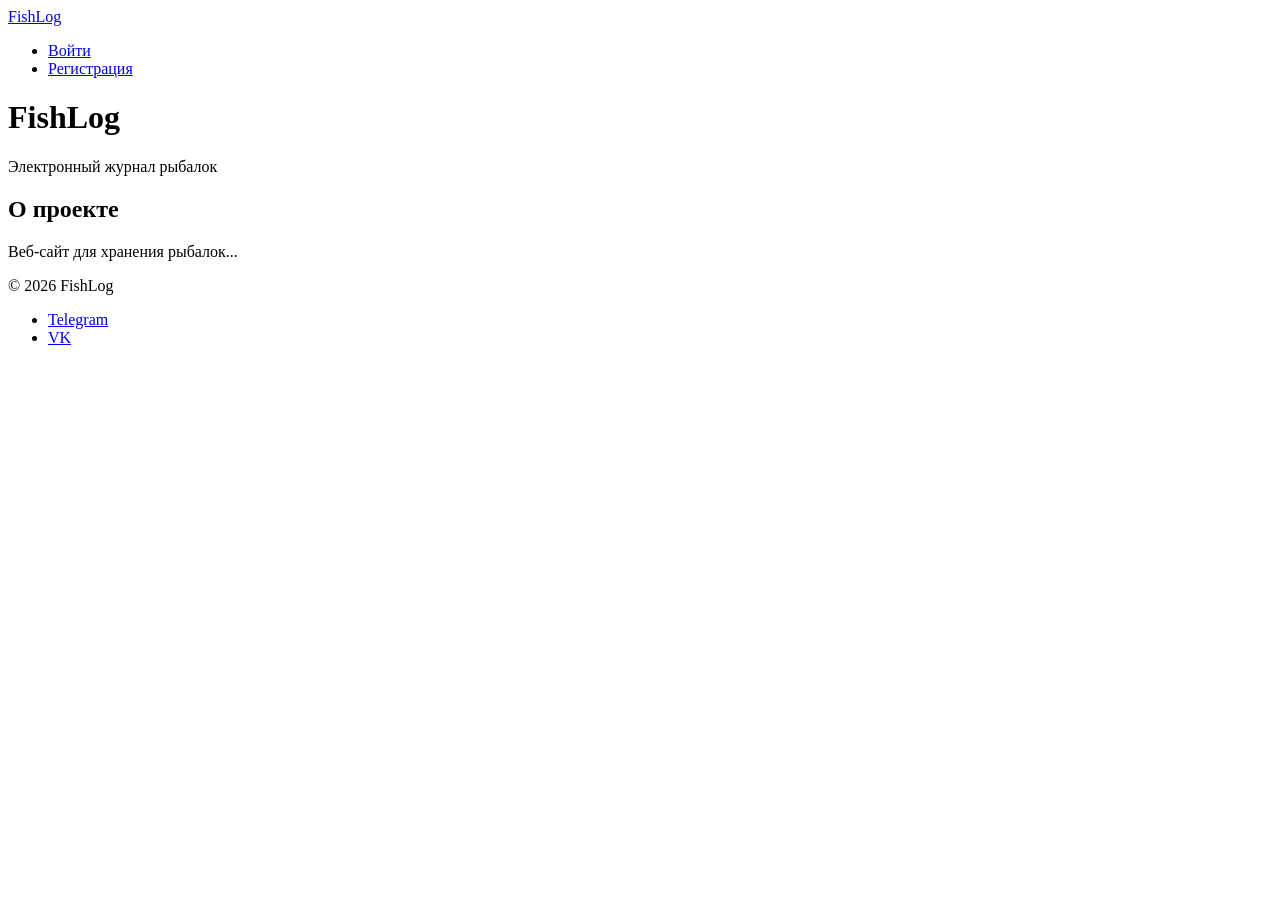
==== templates/index.html @ 8388050b "Добавлены базовые макеты веб-сервиса" ====
<!DOCTYPE html>
<html lang="ru">
<head>
    <meta charset="UTF-8">
    <meta name="viewport" content="width=device-width, initial-scale=1.0">
    <title>FishLog - электронный журнал рыбалок</title>
</head>
<body>
    <header>
        <a href="index.html">FishLog</a>
        <nav>
            <ul>
                <li><a href="login.html">Войти</a></li>
                <li><a href="register.html">Регистрация</a></li>
            </ul>
        </nav>
    </header>

    <main>
        <h1>FishLog</h1>
        <p>Электронный журнал рыбалок</p>

        <section>
            <h2>О проекте</h2>
            <p>Веб-сайт для хранения рыбалок...</p>
        </section>
    </main>

    <footer>
        <p>© 2026 FishLog</p>
        <nav>
            <ul>
                <li>
                    <a href="#">Telegram</a>
                </li>
                <li>
                    <a href="#">VK</a>
                </li>
            </ul>
        </nav>
    </footer>

</body>
</html>
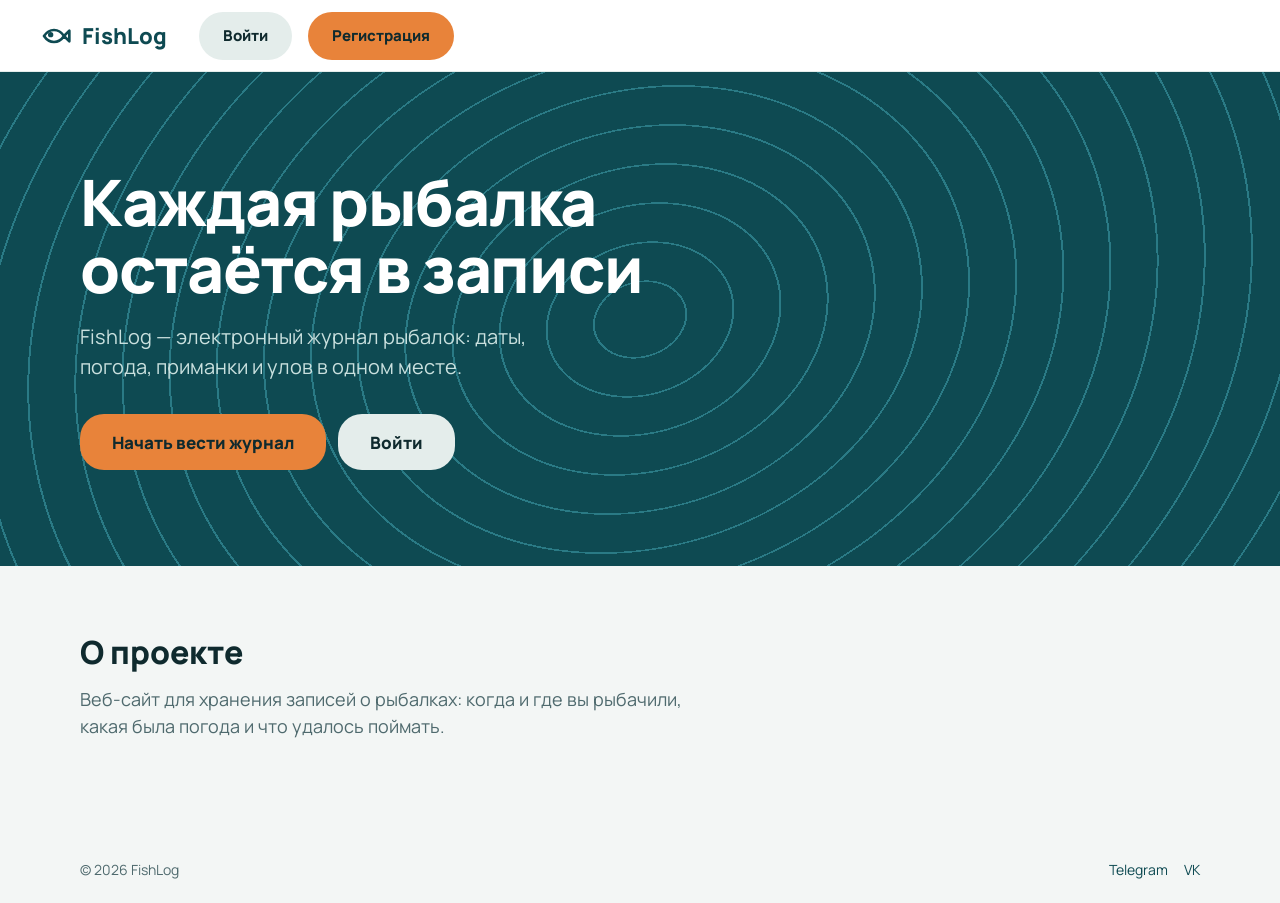
==== commit 1beaaee7: "Доделаны html страницы, внесены правки, добавлены css файлы и первые скрипты" ====
--- a/templates/index.html
+++ b/templates/index.html
@@ -3,42 +3,57 @@
 <head>
     <meta charset="UTF-8">
     <meta name="viewport" content="width=device-width, initial-scale=1.0">
+    <link rel="stylesheet" href="/style/base.css">
+    <link rel="stylesheet" href="/style/app.css">
+    <link rel="stylesheet" href="/style/home.css">
+    <link rel="preconnect" href="https://fonts.googleapis.com">
+    <link rel="preconnect" href="https://fonts.gstatic.com" crossorigin>
+    <link href="https://fonts.googleapis.com/css2?family=Manrope:wght@200..800&display=swap" rel="stylesheet">
     <title>FishLog - электронный журнал рыбалок</title>
 </head>
 <body>
-    <header>
-        <a href="index.html">FishLog</a>
-        <nav>
-            <ul>
-                <li><a href="login.html">Войти</a></li>
-                <li><a href="register.html">Регистрация</a></li>
-            </ul>
-        </nav>
+    <header class="topbar">
+        <a class="logo" href="index.html">
+            <svg width="32" height="32" viewBox="0 0 24 24" fill="none" stroke="currentColor"
+                stroke-width="2" stroke-linecap="round" stroke-linejoin="round" aria-hidden="true">
+                <path d="M3 12c4-6 11-6 15 0-4 6-11 6-15 0zM18 12l4-4v8z" />
+                <circle cx="8" cy="11" r="1" />
+            </svg>
+            FishLog
+        </a>
+
+        <div class="topbar__side">
+            <a class="btn btn--ghost" href="login.html">Войти</a>
+            <a class="btn" href="register.html">Регистрация</a>
+        </div>
     </header>
 
-    <main>
-        <h1>FishLog</h1>
-        <p>Электронный журнал рыбалок</p>
+    <main class="home">
+        <section class="hero">
+            <div class="hero__inner">
+                <h1>Каждая рыбалка остаётся в записи</h1>
+                <p>FishLog — электронный журнал рыбалок: даты, погода, приманки и улов в одном месте.</p>
+                <div class="hero__actions">
+                    <a class="btn" href="register.html">Начать вести журнал</a>
+                    <a class="btn btn--ghost" href="login.html">Войти</a>
+                </div>
+            </div>
+        </section>
 
-        <section>
-            <h2>О проекте</h2>
-            <p>Веб-сайт для хранения рыбалок...</p>
+        <section class="about" aria-labelledby="about-title">
+            <h2 id="about-title">О проекте</h2>
+            <p class="about__lead">Веб-сайт для хранения записей о рыбалках: когда и где вы рыбачили, какая была погода и что удалось поймать.</p>
         </section>
     </main>
 
-    <footer>
+    <footer class="site-footer">
         <p>© 2026 FishLog</p>
-        <nav>
+        <nav aria-label="Соцсети">
             <ul>
-                <li>
-                    <a href="#">Telegram</a>
-                </li>
-                <li>
-                    <a href="#">VK</a>
-                </li>
+                <li><a href="#">Telegram</a></li>
+                <li><a href="#">VK</a></li>
             </ul>
         </nav>
     </footer>
-
 </body>
 </html>
--- a/style/base.css
+++ b/style/base.css
@@ -0,0 +1,72 @@
+:root {
+    --ink: #0F2A2E;
+    --teal: #0E4A52;
+    --teal-soft: #2A7A85;
+    --accent: #E8833A;
+    --accent-hover: #D4732F;
+    --muted: #4F6A6E;
+    --bg: #F3F6F5;
+    --chip: #E4EDEB;
+    --line: #9DB3B0;
+    --on-teal: #C9E0DE;
+    --danger: #B3261E;
+}
+
+* {
+    box-sizing: border-box;
+    margin: 0;
+    padding: 0;
+    font-family: Manrope, sans-serif;
+}
+
+body {
+    background-color: var(--bg);
+    color: var(--ink);
+}
+
+a {
+    color: var(--teal);
+}
+
+.logo {
+    display: inline-flex;
+    align-items: center;
+    gap: 10px;
+    font-size: 22px;
+    font-weight: 800;
+    text-decoration: none;
+}
+
+input[type="text"],
+input[type="email"],
+input[type="password"] {
+    width: 100%;
+    height: 52px;
+    padding: 0 16px;
+    border: 1px solid var(--line);
+    border-radius: 14px;
+    background: white;
+    font-size: 16px;
+}
+
+button[type="submit"] {
+    height: 56px;
+    border: 0;
+    border-radius: 28px;
+    background: var(--accent);
+    color: var(--ink);
+    font-size: 17px;
+    font-weight: 800;
+    cursor: pointer;
+}
+
+button[type="submit"]:hover {
+    background: var(--accent-hover);
+}
+
+input:focus-visible,
+button:focus-visible,
+a:focus-visible {
+    outline: 3px solid var(--accent);
+    outline-offset: 2px;
+}
--- a/style/app.css
+++ b/style/app.css
@@ -0,0 +1,211 @@
+ul { 
+    list-style: none; 
+}
+
+body {
+    min-height: 100vh;
+    display: flex;
+    flex-direction: column;
+}
+
+.page {
+    flex: 1;
+    width: 100%;
+    max-width: 1200px;
+    margin: 0 auto;
+    padding: 40px;
+}
+
+.page__eyebrow {
+    display: block;
+    margin-bottom: 8px;
+    font-size: 12px;
+    font-weight: 600;
+    letter-spacing: .04em;
+    text-transform: uppercase;
+    color: var(--muted);
+}
+
+.page h1 {
+    margin-bottom: 18px;
+    font-size: 40px;
+    font-weight: 800;
+    line-height: 1.1;
+}
+
+.btn {
+    display: inline-flex;
+    align-items: center;
+    justify-content: center;
+    height: 48px;
+    padding: 0 24px;
+    border: 0;
+    border-radius: 24px;
+    background: var(--accent);
+    color: var(--ink);
+    font-size: 15px;
+    font-weight: 800;
+    text-decoration: none;
+    cursor: pointer;
+}
+
+.btn:hover { 
+    background: var(--accent-hover); 
+}
+
+.btn--ghost {
+    background: var(--chip);
+    color: var(--ink);
+}
+
+.btn--ghost:hover { 
+    background: var(--line); 
+}
+
+.btn--small {
+    height: 36px;
+    padding: 0 16px;
+    font-size: 14px;
+}
+
+.btn--danger {
+    background: transparent;
+    color: var(--danger);
+    box-shadow: inset 0 0 0 1.5px var(--danger);
+}
+
+.avatar {
+    display: flex;
+    align-items: center;
+    justify-content: center;
+    width: 44px;
+    height: 44px;
+    border-radius: 50%;
+    background: var(--teal);
+    color: white;
+    font-weight: 800;
+    text-decoration: none;
+}
+
+.topbar {
+    position: sticky;
+    top: 0;
+    z-index: 10;
+    display: flex;
+    align-items: center;
+    gap: 32px;
+    height: 72px;
+    padding: 0 40px;
+    background: white;
+    border-bottom: 1px solid var(--chip);
+}
+
+.topnav { 
+    margin-right: auto; 
+}
+.topnav ul { 
+    display: flex; 
+    gap: 32px; 
+}
+
+.topnav a {
+    display: inline-block;
+    padding: 24px 0 22px;
+    border-bottom: 2px solid transparent;
+    color: var(--muted);
+    font-weight: 600;
+    text-decoration: none;
+}
+
+.topnav a.active {
+    color: var(--teal);
+    border-bottom-color: var(--accent);
+}
+
+.topbar__side {
+    display: flex;
+    align-items: center;
+    gap: 16px;
+}
+
+.site-footer {
+    display: flex;
+    justify-content: space-between;
+    width: 100%;
+    max-width: 1200px;
+    margin: 0 auto;
+    padding: 24px 40px;
+    color: var(--muted);
+    font-size: 14px;
+}
+
+.site-footer ul { 
+    display: flex; 
+    gap: 16px; }
+.site-footer a { 
+    text-decoration: none; 
+}
+.site-footer a:hover { 
+    text-decoration: underline; 
+}
+
+.empty {
+    display: flex;
+    flex-direction: column;
+    align-items: center;
+    gap: 16px;
+    padding: 64px 0;
+    text-align: center;
+}
+
+.empty__icon {
+    display: flex;
+    align-items: center;
+    justify-content: center;
+    width: 96px;
+    height: 96px;
+    border-radius: 50%;
+    background: var(--chip);
+    color: var(--teal);
+}
+
+.empty h1 { 
+    margin-bottom: 0; font-size: 32px; 
+}
+
+.empty p { 
+    max-width: 420px; 
+    color: var(--muted); 
+}
+
+@media (max-width: 860px) {
+    .topbar {
+        padding: 0 20px;
+        gap: 16px;
+    }
+
+    .topnav { 
+        display: none; 
+    }
+
+    .topbar__side { 
+        margin-left: auto; 
+    }
+
+    .btn {
+        height: 44px;
+        padding: 0 18px;
+    }
+
+    .page { 
+        padding: 24px 20px; 
+    }
+
+    .page h1 { 
+        font-size: 32px; 
+    }
+
+    .site-footer { 
+        padding: 24px 20px; 
+    }
+}
--- a/style/home.css
+++ b/style/home.css
@@ -0,0 +1,94 @@
+.home { 
+    flex: 1; 
+}
+
+.hero {
+    position: relative;
+    isolation: isolate;
+    overflow: hidden;
+    background: var(--teal);
+    color: white;
+}
+
+.hero::before {
+    content: "";
+    position: absolute;
+    inset: -50%;
+    z-index: -1;
+    background: repeating-radial-gradient(
+        ellipse 48px 38px at 50% 50%,
+        transparent 0 46px,
+        var(--teal-soft) 46px 48px
+    );
+    transform: rotate(-18deg);
+    pointer-events: none;
+}
+
+.hero__inner {
+    max-width: 1200px;
+    margin: 0 auto;
+    padding: 96px 40px;
+}
+
+.hero h1 {
+    max-width: 720px;
+    margin-bottom: 20px;
+    font-size: clamp(36px, 6vw, 64px);
+    font-weight: 800;
+    line-height: 1.05;
+    letter-spacing: -0.02em;
+}
+
+.hero p {
+    max-width: 520px;
+    margin-bottom: 32px;
+    font-size: 20px;
+    line-height: 1.5;
+    color: var(--on-teal);
+}
+
+.hero__actions {
+    display: flex;
+    flex-wrap: wrap;
+    gap: 12px;
+}
+
+.hero__actions .btn {
+    height: 56px;
+    padding: 0 32px;
+    font-size: 17px;
+}
+
+.about {
+    max-width: 1200px;
+    margin: 0 auto;
+    padding: 64px 40px;
+}
+
+.about h2 {
+    margin-bottom: 12px;
+    font-size: 32px;
+    font-weight: 800;
+}
+
+.about__lead {
+    max-width: 640px;
+    margin-bottom: 32px;
+    font-size: 18px;
+    line-height: 1.5;
+    color: var(--muted);
+}
+
+@media (max-width: 860px) {
+    .hero__inner { 
+        padding: 56px 20px; 
+    }
+    
+    .hero p { 
+        font-size: 18px; 
+    }
+
+    .about { 
+        padding: 40px 20px; 
+    }
+}
